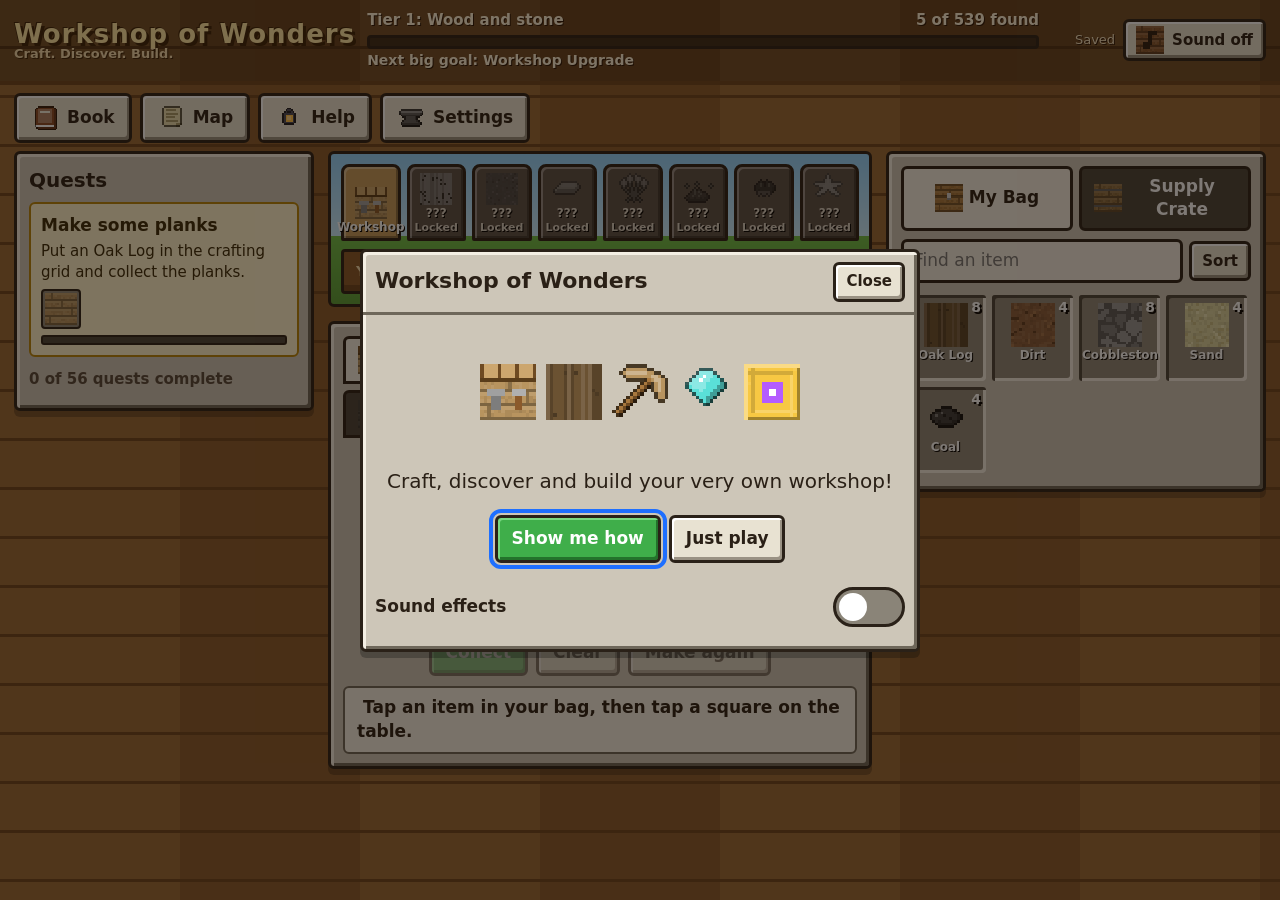
==== docs/dev.html @ a7e925a8 "First Release" ====
<!doctype html>
<html lang="en">
<head>
<meta charset="utf-8">
<meta name="viewport" content="width=device-width, initial-scale=1, viewport-fit=cover">
<meta name="description" content="Workshop of Wonders: a crafting and discovery game for young builders.">
<title>Workshop of Wonders</title>
<link rel="icon" href="data:image/svg+xml,%3Csvg xmlns='http://www.w3.org/2000/svg' viewBox='0 0 100 100'%3E%3Ctext y='.9em' font-size='90'%3E%F0%9F%9B%A0%EF%B8%8F%3C/text%3E%3C/svg%3E">
<link rel="stylesheet" href="../src/style.css">
</head>
<body>
<header class="topbar">
  <h1 class="title">Workshop of Wonders<small>Craft. Discover. Build.</small></h1>
  <div class="progress" id="progress" aria-live="polite"></div>
  <div class="tools">
    <div class="modeswitch" id="modeSwitch" role="group" aria-label="Game mode" hidden></div>
    <span class="save" id="saveStatus" aria-live="polite"></span>
    <button class="btn small" id="soundBtn" data-icon="note_block" aria-pressed="false"><span id="soundLabel">Sound off</span></button>
  </div>
</header>
<nav class="dock" aria-label="Main">
  <button class="btn only-narrow" id="btnQuests" data-icon="writable_book">Quests <span class="badge" id="questBadge"></span></button>
  <button class="btn" id="btnBook" data-icon="book">Book</button>
  <button class="btn" id="btnMap" data-icon="map">Map</button>
  <button class="btn" id="btnHelp" data-icon="lantern">Help</button>
  <button class="btn" id="btnSettings" data-icon="anvil">Settings</button>
</nav>
<p class="banner" id="banner" hidden>Creative Sandbox: every item is free in the Supply Crate. Your adventure is saved separately.</p>
<main class="layout">
  <aside class="col questcol">
    <section class="panel quests" aria-labelledby="qTitle">
      <h2 id="qTitle">Quests</h2>
      <div id="questList"></div>
    </section>
  </aside>
  <div class="col">
    <section class="workshop" aria-label="Your workshop">
      <div class="doors" id="doors"></div>
      <div class="shelf" id="shelf" aria-label="Workshop shelf"></div>
    </section>
    <section class="panel bench" aria-label="Crafting bench">
      <div class="tabs" id="benchTabs" role="tablist" aria-label="Stations"></div>
      <div id="benchBody"></div>
      <div class="holding" id="holding" hidden></div>
      <div class="feedback" id="feedback" aria-live="polite"></div>
    </section>
  </div>
  <aside class="col">
    <section class="panel" aria-label="Bag and supplies" data-drop="bag">
      <div class="bagtabs" id="bagTabs" role="tablist"></div>
      <div class="bagtools" id="bagTools"></div>
      <div class="items" id="items"></div>
    </section>
  </aside>
</main>
<noscript><p class="panel" style="margin:14px">Workshop of Wonders needs JavaScript turned on.</p></noscript>
<script src="../src/icons.js"></script>
<script src="../src/data_core.js"></script>
<script src="../src/data_more.js"></script>
<script src="../src/data_world.js"></script>
<script src="../src/engine.js"></script>
<script src="../src/audio.js"></script>
<script src="../src/ui.js"></script>
</body>
</html>
---- src/style.css ----
/* Workshop of Wonders - styles. Tokens on :root, dark values for the night workshop. */
:root {
  color-scheme: light;
  --wall: #9a6a38; --wall-2: #8a5c2e; --wall-line: #6e4520;
  --panel: #cdc6b8; --panel-hi: #f4efe4; --panel-lo: #6e675a; --edge: #2a2118;
  --slot: #8e877a; --slot-dark: #4a443a; --slot-light: #f2ede2;
  --ink: #2a2016; --ink-soft: #55473a; --ink-invert: #fffaf0;
  --gold: #ffcf3a; --gold-dk: #b8860b; --green: #3fae4a; --green-dk: #23722b; --red: #c8402f; --blue: #3a7ad8;
  --paper: #f6e8c6; --paper-ink: #3a2a18; --shade: rgba(20, 12, 4, 0.55);
  --focus: #1e6fff;
  --cell: 64px; --gap: 6px;
  --font: "Trebuchet MS", "Verdana", "Segoe UI", system-ui, sans-serif;
}
@media (prefers-color-scheme: dark) {
  :root:not([data-theme="light"]) {
    color-scheme: dark;
    --wall: #3b2a1c; --wall-2: #33241a; --wall-line: #1f150c;
    --panel: #4a4652; --panel-hi: #6c6878; --panel-lo: #24212a; --edge: #0d0b10;
    --slot: #35323c; --slot-dark: #18161c; --slot-light: #5c5866;
    --ink: #f4ecdc; --ink-soft: #cfc4b0; --ink-invert: #1c1610;
    --paper: #2f2a36; --paper-ink: #f2e6c8; --shade: rgba(0, 0, 0, 0.7);
    --focus: #7ab4ff;
  }
}
:root[data-theme="dark"] {
  color-scheme: dark;
  --wall: #3b2a1c; --wall-2: #33241a; --wall-line: #1f150c;
  --panel: #4a4652; --panel-hi: #6c6878; --panel-lo: #24212a; --edge: #0d0b10;
  --slot: #35323c; --slot-dark: #18161c; --slot-light: #5c5866;
  --ink: #f4ecdc; --ink-soft: #cfc4b0; --ink-invert: #1c1610;
  --paper: #2f2a36; --paper-ink: #f2e6c8; --shade: rgba(0, 0, 0, 0.7);
  --focus: #7ab4ff;
}
:root { box-sizing: border-box; padding-top: env(safe-area-inset-top, 0px); padding-bottom: env(safe-area-inset-bottom, 0px); }
html { scroll-padding-top: env(safe-area-inset-top, 0px); }
*, *::before, *::after { box-sizing: inherit; }
html, body { margin: 0; min-height: 100%; }
body {
  font-family: var(--font); font-size: 17px; line-height: 1.4; color: var(--ink);
  background-color: var(--wall);
  background-image: repeating-linear-gradient(180deg, transparent 0 46px, var(--wall-line) 46px 49px),
    repeating-linear-gradient(90deg, var(--wall) 0 180px, var(--wall-2) 180px 360px);
  -webkit-tap-highlight-color: transparent;
}
img.px, .px img { image-rendering: pixelated; image-rendering: crisp-edges; }
button { font: inherit; color: inherit; }
:focus-visible { outline: 4px solid var(--focus); outline-offset: 2px; }
.sr { position: absolute; width: 1px; height: 1px; overflow: hidden; clip: rect(0 0 0 0); white-space: nowrap; }
[hidden] { display: none !important; }

/* ---------- chunky panels and buttons ---------- */
.panel {
  background: var(--panel); border: 3px solid var(--edge); border-radius: 6px;
  box-shadow: inset 3px 3px 0 var(--panel-hi), inset -3px -3px 0 var(--panel-lo), 0 6px 0 rgba(0, 0, 0, 0.25);
  padding: 12px;
}
.btn {
  appearance: none; border: 3px solid var(--edge); border-radius: 6px; background: #e8e2d2; color: #2a2016;
  padding: 8px 14px; min-height: 48px; min-width: 48px; font-weight: 700; cursor: pointer;
  box-shadow: inset 2px 2px 0 #fff, inset -2px -3px 0 #9a9284; display: inline-flex; align-items: center; justify-content: center; gap: 8px;
  touch-action: manipulation;
}
.btn:active { transform: translateY(2px); box-shadow: inset 2px 2px 0 #9a9284; }
.btn:disabled { opacity: 0.5; cursor: not-allowed; }
.btn.go { background: var(--green); color: #fff; box-shadow: inset 2px 2px 0 #7ad883, inset -2px -3px 0 var(--green-dk); }
.btn.gold { background: var(--gold); color: #3a2a08; box-shadow: inset 2px 2px 0 #fff0a8, inset -2px -3px 0 var(--gold-dk); }
.btn.danger { background: var(--red); color: #fff; box-shadow: inset 2px 2px 0 #f08a7a, inset -2px -3px 0 #7a2014; }
.btn.small { min-height: 40px; padding: 4px 10px; font-size: 15px; }
.btn img { width: 28px; height: 28px; }
.chip { display: inline-flex; align-items: center; gap: 6px; padding: 2px 10px; border-radius: 999px; font-size: 14px; font-weight: 700; border: 2px solid var(--edge); background: var(--panel-hi); color: var(--ink); }
.chip.orig { background: #f0d8ff; color: #3a1458; }
.chip.van { background: #d8f0d8; color: #143a14; }

/* ---------- top bar ---------- */
.topbar {
  display: grid; grid-template-columns: auto 1fr auto; gap: 12px; align-items: center;
  padding: 10px 14px; background: rgba(0, 0, 0, 0.28); border-bottom: 4px solid var(--wall-line);
}
.title { margin: 0; font-size: 26px; line-height: 1; font-weight: 900; letter-spacing: 1px; color: #ffe9a8; text-shadow: 3px 3px 0 #3a2208, -1px -1px 0 #3a2208; white-space: nowrap; }
.title small { display: block; font-size: 13px; letter-spacing: 0; color: #f4dcb0; text-shadow: 1px 1px 0 #3a2208; font-weight: 700; }
.progress { min-width: 0; color: #fff4dc; }
.progress .row { display: flex; gap: 8px; align-items: center; font-weight: 700; font-size: 15px; text-shadow: 1px 1px 0 #2a1608; }
.progress .row span { overflow: hidden; text-overflow: ellipsis; white-space: nowrap; }
.bar { height: 14px; border: 3px solid var(--edge); background: #3a2a1a; border-radius: 4px; overflow: hidden; margin-top: 4px; }
.bar > i { display: block; height: 100%; background: linear-gradient(180deg, #ffe58a, var(--gold) 60%, var(--gold-dk)); transition: width 0.4s; }
.tools { display: flex; gap: 8px; align-items: center; }
.save { font-size: 13px; color: #f4e4c4; min-width: 64px; text-align: right; text-shadow: 1px 1px 0 #2a1608; }
.modeswitch { display: flex; border: 3px solid var(--edge); border-radius: 6px; overflow: hidden; }
.modeswitch button { border: 0; padding: 6px 10px; min-height: 42px; background: #e8e2d2; color: #2a2016; font-weight: 700; cursor: pointer; }
.modeswitch button[aria-pressed="true"] { background: var(--gold); }

/* dock: main navigation, top on desktop, bottom on phones */
.dock { display: flex; gap: 8px; padding: 8px 14px; flex-wrap: wrap; }
.dock .btn { flex: 0 0 auto; }
.dock .btn .badge { background: var(--red); color: #fff; border-radius: 999px; padding: 0 7px; font-size: 13px; }
.dock .only-narrow { display: none; }

/* ---------- layout ---------- */
.layout { display: grid; grid-template-columns: 300px minmax(0, 1fr) 380px; gap: 14px; padding: 0 14px 18px; align-items: start; max-width: 1500px; margin: 0 auto; }
.col { min-width: 0; }

/* ---------- workshop strip ---------- */
.workshop { padding: 10px; margin-bottom: 14px; background: linear-gradient(180deg, #8fd3ff 0%, #c8ecff 55%, #6fbf4a 55%, #5aa03a 100%); border: 3px solid var(--edge); border-radius: 6px; position: relative; overflow: hidden; }
:root[data-theme="dark"] .workshop { background: linear-gradient(180deg, #1a2550 0%, #2a3a70 55%, #2a5a2a 55%, #1e4a1e 100%); }
@media (prefers-color-scheme: dark) { :root:not([data-theme="light"]) .workshop { background: linear-gradient(180deg, #1a2550 0%, #2a3a70 55%, #2a5a2a 55%, #1e4a1e 100%); } }
.doors { display: grid; grid-template-columns: repeat(8, minmax(0, 1fr)); gap: 6px; }
.door { appearance: none; border: 3px solid var(--edge); border-radius: 8px 8px 2px 2px; padding: 6px 2px 4px; min-height: 76px; cursor: pointer; display: flex; flex-direction: column; align-items: center; justify-content: flex-end; gap: 2px; color: #fff; font-weight: 700; font-size: 12px; line-height: 1.1; text-align: center; text-shadow: 1px 1px 0 #000; box-shadow: inset 2px 2px 0 rgba(255, 255, 255, 0.35), inset -2px -2px 0 rgba(0, 0, 0, 0.3); }
.door img { width: 32px; height: 32px; }
.door.locked { background: #5a5048 !important; color: #d8d0c4; }
.door.locked img { filter: grayscale(1) brightness(0.6) opacity(0.7); }
.door .lock { font-size: 11px; }
.shelf { margin-top: 8px; display: flex; gap: 4px; flex-wrap: wrap; min-height: 40px; align-items: flex-end; padding: 4px 6px; background: #8a5a2a; border: 3px solid var(--edge); border-radius: 4px; box-shadow: inset 0 -6px 0 #6e4520; }
.shelf img { width: 36px; height: 36px; }
.shelf .empty { color: #f4dcb0; font-size: 14px; font-weight: 700; padding: 6px; }

/* ---------- bench (crafting) ---------- */
.tabs { display: flex; gap: 6px; flex-wrap: wrap; margin-bottom: 10px; }
.tab { appearance: none; display: inline-flex; align-items: center; gap: 6px; border: 3px solid var(--edge); border-radius: 6px 6px 0 0; background: var(--slot); color: var(--ink-invert); padding: 6px 12px; min-height: 48px; font-weight: 700; cursor: pointer; }
.tab img { width: 28px; height: 28px; }
.tab { background: var(--slot-dark); color: #fff; }
.tab[aria-selected="true"] { background: var(--panel-hi); color: var(--ink); }
.tab.locked img { filter: grayscale(1) opacity(0.5); }
.bench { position: relative; }
.craftrow { display: flex; align-items: center; justify-content: center; gap: 18px; flex-wrap: wrap; padding: 6px 0; }
.grid { display: grid; gap: var(--gap); }
.grid.s2 { grid-template-columns: repeat(2, var(--cell)); }
.grid.s3 { grid-template-columns: repeat(3, var(--cell)); }
.slot {
  appearance: none; position: relative; width: var(--cell); height: var(--cell); padding: 0; border: 0; border-radius: 3px; cursor: pointer;
  background: var(--slot); box-shadow: inset 3px 3px 0 var(--slot-dark), inset -3px -3px 0 var(--slot-light);
  display: flex; align-items: center; justify-content: center; touch-action: none; user-select: none; -webkit-user-select: none;
}
.slot img { width: 70%; height: 70%; pointer-events: none; }
.slot.drop-target, .slot.ready { outline: 4px dashed var(--gold); outline-offset: -4px; }
.slot.pop img { animation: pop 0.22s ease-out; }
.items .slot.pop { animation: pop 0.3s ease-out; outline: 3px solid var(--green); outline-offset: -3px; }
.slot .lbl { position: absolute; bottom: 2px; left: 0; right: 0; text-align: center; font-size: 11px; font-weight: 700; color: #fff; text-shadow: 1px 1px 0 #000; pointer-events: none; }
.arrow { font-size: 40px; font-weight: 900; color: var(--ink-soft); line-height: 1; }
.arrow.lit { color: var(--green); animation: nudge 0.8s ease-in-out infinite; }
.outwrap { display: flex; flex-direction: column; align-items: center; gap: 6px; }
.output { --cell: 88px; }
.output.ready { background: #e8ffe0; box-shadow: inset 3px 3px 0 var(--green-dk), inset -3px -3px 0 #b8f0b0; outline: 4px solid var(--green); outline-offset: 0; }
.output .qty, .slot .qty { position: absolute; right: 4px; bottom: 2px; font-weight: 900; font-size: 15px; color: #fff; text-shadow: 2px 2px 0 #000; pointer-events: none; }
.outname { font-weight: 700; text-align: center; max-width: 160px; min-height: 1.4em; }
.benchbtns { display: flex; gap: 8px; justify-content: center; flex-wrap: wrap; margin-top: 10px; }
.feedback { min-height: 3em; margin: 10px 0 0; padding: 8px 12px; border-radius: 6px; background: var(--panel-hi); border: 2px solid var(--panel-lo); font-weight: 700; display: flex; gap: 10px; align-items: center; justify-content: space-between; flex-wrap: wrap; }
.feedback.good { background: #e0f8d8; color: #143a14; border-color: var(--green); }
.feedback.warn { background: #fff4d0; color: #4a3200; border-color: var(--gold-dk); }
.feedback .fbtext::before { content: attr(data-mark); margin-right: 6px; }
.holding { display: flex; align-items: center; gap: 8px; margin-top: 10px; padding: 6px 10px; border-radius: 6px; border: 3px dashed var(--gold-dk); background: #fff6d0; color: #3a2a08; font-weight: 700; }
.holding img { width: 36px; height: 36px; }
.holding .grow { flex: 1; }
.stationrow { display: flex; align-items: center; justify-content: center; gap: 14px; flex-wrap: wrap; }
.stationrow .slotbox { display: flex; flex-direction: column; align-items: center; gap: 4px; font-size: 14px; font-weight: 700; }
.flame { width: 40px; height: 40px; position: relative; }
.flame i { position: absolute; inset: 6px; background: linear-gradient(0deg, #ff6a00, #ffd34a); clip-path: polygon(50% 0, 80% 40%, 100% 100%, 0 100%, 20% 40%); opacity: 0.25; }
.flame.on i { opacity: 1; animation: flicker 0.5s infinite alternate; }
.heat { font-size: 13px; font-weight: 700; color: var(--ink-soft); }
.locknote { text-align: center; padding: 24px 12px; font-weight: 700; }
.locknote img { width: 64px; height: 64px; filter: grayscale(1) opacity(0.5); display: block; margin: 0 auto 10px; }

/* ---------- bag / supply ---------- */
.bagtabs { display: flex; gap: 6px; margin-bottom: 8px; }
.bagtabs .tab { flex: 1; justify-content: center; border-radius: 6px; }
.bagtools { display: flex; gap: 6px; margin-bottom: 8px; align-items: center; flex-wrap: wrap; }
.search { flex: 1; min-width: 120px; min-height: 44px; border: 3px solid var(--edge); border-radius: 6px; padding: 6px 10px; font: inherit; background: var(--slot-light); color: #2a2016; }
.amount { display: flex; border: 3px solid var(--edge); border-radius: 6px; overflow: hidden; }
.amount button { border: 0; min-width: 44px; min-height: 40px; background: #e8e2d2; color: #2a2016; font-weight: 800; cursor: pointer; }
.amount button[aria-pressed="true"] { background: var(--gold); }
.items { display: grid; grid-template-columns: repeat(auto-fill, minmax(78px, 1fr)); gap: 6px; max-height: 62vh; overflow-y: auto; padding: 4px; overscroll-behavior: contain; }
.items .slot { width: 100%; height: 86px; touch-action: pan-y; flex-direction: column; justify-content: flex-start; padding-top: 8px; gap: 2px; }
.items .slot img { width: 44px; height: 44px; flex: 0 0 auto; }
.items .slot .lbl { position: static; font-size: 12px; line-height: 1.1; padding: 0 3px; max-width: 100%; overflow: hidden; display: -webkit-box; -webkit-line-clamp: 2; -webkit-box-orient: vertical; color: #fff; }
.items .slot .qty { top: 3px; bottom: auto; right: 5px; font-size: 14px; }
.items .slot.selected { outline: 4px solid var(--gold); outline-offset: -2px; background: #fff3c0; }
.items .slot.crate { background: #b8905a; box-shadow: inset 3px 3px 0 #6e4a22, inset -3px -3px 0 #e0c08a; }
.items .slot.crate .plus { position: absolute; top: 2px; right: 4px; font-weight: 900; font-size: 13px; color: #fff; text-shadow: 1px 1px 0 #000; }
.groupname { grid-column: 1 / -1; font-weight: 800; font-size: 14px; color: var(--ink-soft); margin-top: 6px; }
.empty-msg { grid-column: 1 / -1; padding: 16px; text-align: center; font-weight: 700; color: var(--ink-soft); }

/* ---------- quests ---------- */
.quests h2, .panel h2 { margin: 0 0 8px; font-size: 20px; }
.qcard { padding: 10px; border-radius: 6px; background: var(--panel-hi); border: 2px solid var(--panel-lo); margin-bottom: 8px; }
.qcard.main { border-color: var(--gold-dk); background: #fff4d0; color: #3a2a08; }
.qcard h3 { margin: 0 0 4px; font-size: 17px; display: flex; gap: 6px; align-items: center; }
.qcard p { margin: 0 0 6px; font-size: 15px; }
.qtargets { display: flex; gap: 4px; flex-wrap: wrap; }
.qtarget { appearance: none; border: 2px solid var(--edge); border-radius: 4px; background: var(--slot); padding: 2px; width: 40px; height: 40px; position: relative; cursor: pointer; }
.qtarget img { width: 100%; height: 100%; }
.qtarget.done { background: var(--green); }
.qtarget.done::after { content: "\2713"; position: absolute; right: -4px; top: -8px; font-weight: 900; color: #fff; background: var(--green-dk); border-radius: 999px; width: 18px; height: 18px; font-size: 12px; line-height: 18px; text-align: center; }
.qtarget.unknown img { filter: brightness(0) opacity(0.4); }
.qbar { height: 10px; border: 2px solid var(--edge); border-radius: 3px; background: var(--slot-dark); overflow: hidden; margin-top: 6px; }
.qbar i { display: block; height: 100%; background: var(--green); }
.qsection { font-weight: 800; margin: 12px 0 6px; font-size: 15px; color: var(--ink-soft); }

/* ---------- overlays ---------- */
.overlay { position: fixed; inset: 0; background: var(--shade); display: flex; align-items: center; justify-content: center; padding: max(12px, env(safe-area-inset-top, 0px)) 12px max(12px, env(safe-area-inset-bottom, 0px)); z-index: 50; }
.dialog { width: min(980px, 100%); max-height: 100%; display: flex; flex-direction: column; padding: 0; overflow: hidden; }
.dialog.narrow { width: min(560px, 100%); }
.dialog header { display: flex; align-items: center; gap: 10px; padding: 10px 12px; border-bottom: 3px solid var(--panel-lo); }
.dialog header h2 { margin: 0; flex: 1; font-size: 22px; }
.dialog .body { padding: 12px; overflow-y: auto; overscroll-behavior: contain; }
.book .body { background: var(--paper); color: var(--paper-ink); }
.filters { display: flex; gap: 6px; flex-wrap: wrap; margin: 8px 0; }
.filters button { border: 2px solid var(--edge); border-radius: 999px; padding: 4px 12px; min-height: 40px; background: var(--panel-hi); color: var(--ink); font-weight: 700; cursor: pointer; }
.filters button[aria-pressed="true"] { background: var(--gold); color: #3a2a08; }
.stats { display: flex; gap: 8px; flex-wrap: wrap; font-weight: 700; }
.cat { display: grid; grid-template-columns: repeat(auto-fill, minmax(88px, 1fr)); gap: 8px; }
.entry { appearance: none; border: 2px solid rgba(0, 0, 0, 0.25); border-radius: 6px; background: rgba(255, 255, 255, 0.45); color: inherit; padding: 6px 4px; min-height: 96px; display: flex; flex-direction: column; align-items: center; gap: 4px; font-size: 13px; font-weight: 700; text-align: center; cursor: pointer; line-height: 1.15; }
.entry img { width: 44px; height: 44px; }
.entry.mystery img { filter: brightness(0) opacity(0.55); }
.entry.mystery { background: rgba(0, 0, 0, 0.06); }
.detail { display: grid; grid-template-columns: 120px 1fr; gap: 16px; align-items: start; }
.detail .big { width: 112px; height: 112px; background: var(--slot); border-radius: 6px; box-shadow: inset 3px 3px 0 var(--slot-dark), inset -3px -3px 0 var(--slot-light); display: flex; align-items: center; justify-content: center; }
.detail .big img { width: 88px; height: 88px; }
.detail .big.mystery img { filter: brightness(0) opacity(0.55); }
.detail h3 { margin: 0 0 6px; font-size: 24px; }
.recipebox { display: flex; gap: 14px; align-items: center; flex-wrap: wrap; margin: 10px 0; padding: 10px; border-radius: 6px; background: rgba(0, 0, 0, 0.06); }
.mini { --cell: 40px; }
.mini .slot { cursor: default; }
.mini .slot img { width: 80%; height: 80%; }
.uses { display: flex; gap: 6px; flex-wrap: wrap; }
.uses button { appearance: none; border: 2px solid rgba(0, 0, 0, 0.25); border-radius: 6px; background: rgba(255, 255, 255, 0.5); padding: 4px 8px 4px 4px; display: inline-flex; gap: 4px; align-items: center; font-weight: 700; font-size: 14px; cursor: pointer; color: inherit; min-height: 40px; }
.uses img { width: 28px; height: 28px; }
.hintbox { margin-top: 10px; padding: 10px; border: 3px dashed var(--gold-dk); border-radius: 6px; }
.hintbox ol { margin: 6px 0; padding-left: 22px; }
.biomes { display: grid; grid-template-columns: repeat(auto-fill, minmax(220px, 1fr)); gap: 10px; }
.biome { border: 3px solid var(--edge); border-radius: 8px; padding: 10px; color: #fff; text-shadow: 1px 1px 0 #000; }
.biome.locked { background: #5a5048 !important; }
.biome h3 { margin: 0 0 4px; display: flex; gap: 8px; align-items: center; }
.biome img { width: 32px; height: 32px; }
.biome .res { display: flex; gap: 2px; flex-wrap: wrap; margin-top: 6px; }
.biome .res img { width: 26px; height: 26px; }
.biome.locked .res img { filter: brightness(0) opacity(0.5); }
.setrow { display: flex; align-items: center; justify-content: space-between; gap: 12px; padding: 10px 0; border-bottom: 2px solid var(--panel-lo); }
.setrow:last-child { border-bottom: 0; }
.switch { appearance: none; width: 72px; height: 40px; border-radius: 999px; border: 3px solid var(--edge); background: #8a8478; position: relative; cursor: pointer; flex: 0 0 auto; }
.switch::after { content: ""; position: absolute; top: 3px; left: 3px; width: 28px; height: 28px; border-radius: 999px; background: #fff; transition: left 0.15s; }
.switch[aria-checked="true"] { background: var(--green); }
.switch[aria-checked="true"]::after { left: 35px; }
.help h3 { margin: 16px 0 4px; }
.help p, .help li { max-width: 70ch; }
.tut { text-align: center; }
.tut .pic { display: flex; justify-content: center; align-items: center; gap: 10px; min-height: 110px; margin: 10px 0; flex-wrap: wrap; }
.tut .pic img { width: 56px; height: 56px; }
.tut .dots { display: flex; gap: 6px; justify-content: center; margin: 10px 0; }
.tut .dots i { width: 12px; height: 12px; border-radius: 999px; background: var(--panel-lo); }
.tut .dots i.on { background: var(--gold); }

/* ---------- celebration ---------- */
.celebrate { position: fixed; inset: 0; z-index: 70; display: flex; align-items: center; justify-content: center; background: var(--shade); padding: 16px; }
.celebrate .card { position: relative; text-align: center; width: min(440px, 100%); padding: 22px 18px 18px; animation: rise 0.35s ease-out; }
.celebrate .rays { position: absolute; left: 50%; top: 86px; width: 260px; height: 260px; margin: -130px 0 0 -130px; background: repeating-conic-gradient(rgba(255, 207, 58, 0.55) 0 10deg, transparent 10deg 20deg); border-radius: 50%; animation: spin 8s linear infinite; pointer-events: none; }
.celebrate .icon { position: relative; width: 128px; height: 128px; margin: 0 auto 10px; }
.celebrate .icon img { width: 100%; height: 100%; animation: pop 0.5s ease-out; }
.celebrate h2 { margin: 6px 0; font-size: 28px; position: relative; }
.celebrate .kicker { font-weight: 800; color: var(--gold-dk); position: relative; }
.celebrate p { position: relative; }
.confetti { position: fixed; inset: 0; pointer-events: none; z-index: 80; overflow: hidden; }
.confetti i { position: absolute; top: -12px; width: 10px; height: 10px; animation: fall 1.6s linear forwards; }
.toast { position: fixed; left: 50%; bottom: calc(18px + env(safe-area-inset-bottom, 0px)); transform: translateX(-50%); z-index: 90; background: #2a2016; color: #fff8e0; padding: 10px 16px; border-radius: 8px; border: 3px solid var(--gold); font-weight: 700; max-width: calc(100% - 24px); }
.floater { position: fixed; z-index: 95; font-weight: 900; color: #fff; text-shadow: 2px 2px 0 #000; pointer-events: none; animation: floatup 0.8s ease-out forwards; }
.ghost { position: fixed; z-index: 100; width: 56px; height: 56px; pointer-events: none; transform: translate(-50%, -50%); filter: drop-shadow(3px 4px 0 rgba(0, 0, 0, 0.4)); }
.ghost img { width: 100%; height: 100%; }
.dragging, .dragging * { cursor: grabbing !important; user-select: none; -webkit-user-select: none; }
.banner { margin: 0 14px 10px; padding: 8px 12px; border-radius: 6px; background: #f0d8ff; color: #3a1458; border: 3px solid #6a2a98; font-weight: 700; }

@keyframes pop { 0% { transform: scale(0.4); } 70% { transform: scale(1.15); } 100% { transform: scale(1); } }
@keyframes nudge { 50% { transform: translateX(5px); } }
@keyframes flicker { from { transform: scaleY(0.9); } to { transform: scaleY(1.08); } }
@keyframes rise { from { transform: translateY(24px); opacity: 0; } to { transform: none; opacity: 1; } }
@keyframes spin { to { transform: rotate(360deg); } }
@keyframes fall { to { transform: translateY(105vh) rotate(540deg); } }
@keyframes floatup { from { opacity: 1; transform: translateY(0); } to { opacity: 0; transform: translateY(-40px); } }
@keyframes shake { 25% { transform: translateX(-5px); } 75% { transform: translateX(5px); } }
.shake { animation: shake 0.25s 2; }

:root.reduce-motion *, :root.reduce-motion *::before, :root.reduce-motion *::after { animation: none !important; transition: none !important; }
@media (prefers-reduced-motion: reduce) {
  :root:not(.full-motion) *, :root:not(.full-motion) *::before, :root:not(.full-motion) *::after { animation: none !important; transition: none !important; }
}

/* ---------- responsive ---------- */
@media (min-width: 1181px) { :root { --cell: 76px; } .output { --cell: 100px; } }
@media (max-width: 1180px) {
  .layout { grid-template-columns: minmax(0, 1fr) 360px; }
  .layout .questcol { display: none; }
  .dock .only-narrow { display: inline-flex; }
}
@media (max-width: 800px) {
  .layout { grid-template-columns: minmax(0, 1fr); padding: 0 10px 96px; gap: 10px; }
  .layout > .col { display: contents; }
  .layout > .col.questcol { display: none; }
  .layout .bench { order: 1; }
  .layout [data-drop="bag"] { order: 2; }
  .layout .workshop { order: 3; margin-bottom: 0; }
  .tabs { flex-wrap: nowrap; gap: 4px; }
  .tab { flex: 1 1 0; min-width: 0; flex-direction: column; gap: 2px; padding: 4px 2px; font-size: 13px; border-radius: 6px; }
  .progress .row:last-child { display: none; }
  .bench { padding: 8px; }
  .tabs { margin-bottom: 6px; }
  .craftrow { padding: 2px 0; flex-wrap: nowrap; gap: 10px; }
  .outname { max-width: 96px; font-size: 14px; line-height: 1.2; }
  .benchbtns { flex-wrap: nowrap; }
  .benchbtns .btn { flex: 1 1 0; min-width: 0; }
  .benchbtns { margin-top: 6px; gap: 6px; }
  .benchbtns .btn { min-height: 44px; padding: 4px 10px; font-size: 15px; }
  .feedback { min-height: 0; margin-top: 6px; padding: 6px 10px; font-size: 15px; }
  .holding { margin-top: 6px; padding: 4px 8px; font-size: 15px; gap: 6px; }
  .holding img { width: 30px; height: 30px; }
  .holding .hint { display: none; }
  .holding .btn { min-height: 40px; padding: 2px 8px; }
  .toast { bottom: calc(72px + env(safe-area-inset-bottom, 0px)); }
  [data-drop="bag"] { padding: 8px; }
  .bagtabs { margin-bottom: 6px; }
  .bagtabs .tab { flex-direction: row; min-height: 44px; font-size: 15px; }
  .bagtools { margin-bottom: 6px; }
  .bagtools .search, .bagtools .btn, .amount button { min-height: 40px; }
  .items { grid-auto-flow: column; grid-template-columns: none; grid-template-rows: repeat(2, 86px); grid-auto-columns: 80px; overflow-x: auto; overflow-y: hidden; max-height: none; scroll-snap-type: x proximity; }
  .items .slot { touch-action: pan-x; scroll-snap-align: start; }
  .items .groupname, .items .empty-msg { display: none; }
  .items .empty-msg:only-child { display: block; grid-row: 1 / -1; width: 280px; }
  .topbar { grid-template-columns: 1fr auto; padding: 8px 10px; }
  .topbar .progress { grid-column: 1 / -1; grid-row: 2; }
  .title { font-size: 20px; white-space: normal; min-width: 0; }
  .topbar > * { min-width: 0; }
  .save { display: none; }
  .dock { position: fixed; left: 0; right: 0; bottom: 0; z-index: 40; padding: 8px 8px calc(8px + env(safe-area-inset-bottom, 0px)); background: var(--wall-line); border-top: 3px solid var(--edge); flex-wrap: nowrap; justify-content: space-around; }
  .dock { padding: 5px 6px calc(5px + env(safe-area-inset-bottom, 0px)); gap: 5px; }
  .dock .btn { flex: 1 1 0; min-width: 0; padding: 2px; font-size: 12px; flex-direction: column; gap: 0; min-height: 50px; border-width: 2px; }
  .dock .btn img { width: 22px; height: 22px; }
  .dock .btn .badge { position: absolute; transform: translate(14px, -14px); font-size: 11px; }
  .topbar { gap: 4px 8px; padding: 6px 10px; }
  .title { font-size: 19px; }
  .progress .row { font-size: 14px; }
  .bar { height: 10px; border-width: 2px; margin-top: 2px; }
  .doors { grid-template-columns: repeat(4, minmax(0, 1fr)); }
  .detail { grid-template-columns: 1fr; }
  .detail .big { margin: 0 auto; }
  .banner { margin: 0 10px 10px; }
}
@media (max-width: 800px) and (max-height: 800px) {
  .items { grid-template-rows: 86px; }
}
@media (max-width: 420px) {
  :root { --cell: 64px; }
  .title small { display: none; }
  #soundLabel { position: absolute; width: 1px; height: 1px; overflow: hidden; clip: rect(0 0 0 0); }
  .craftrow { gap: 10px; }
  .output { --cell: 76px; }
  .arrow { font-size: 30px; }
  .tab { padding: 4px 8px; font-size: 14px; }
  .tab img { width: 22px; height: 22px; }
  .dialog header h2 { font-size: 19px; }
}
@media (max-width: 350px) { :root { --cell: 56px; } }
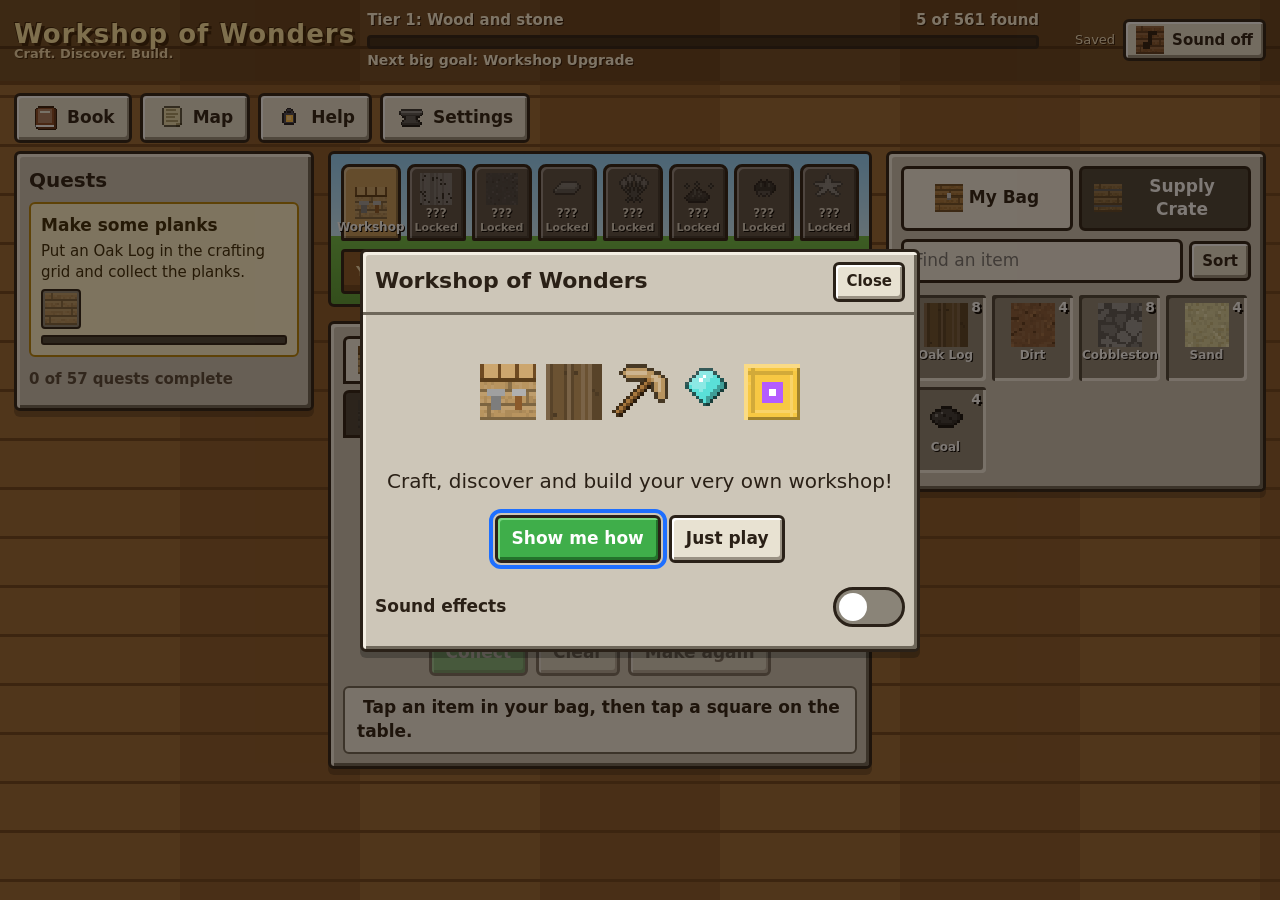
==== commit cc32b90d: "Add Spicy Wheels collection (15 toy cars and track) and dev mode New src/data_wheels.js with 15 orig" ====
--- a/docs/dev.html
+++ b/docs/dev.html
@@ -58,6 +58,7 @@
 <script src="../src/data_core.js"></script>
 <script src="../src/data_more.js"></script>
 <script src="../src/data_world.js"></script>
+<script src="../src/data_wheels.js"></script>
 <script src="../src/engine.js"></script>
 <script src="../src/audio.js"></script>
 <script src="../src/ui.js"></script>
--- a/src/style.css
+++ b/src/style.css
@@ -355,3 +355,15 @@
   .dialog header h2 { font-size: 19px; }
 }
 @media (max-width: 350px) { :root { --cell: 56px; } }
+
+/* ---------- book collections (Spicy Wheels) ---------- */
+.filters button.collbtn { display: inline-flex; align-items: center; gap: 6px; }
+.filters button.collbtn img { width: 26px; height: 26px; }
+.collcard { display: flex; gap: 12px; align-items: center; flex-wrap: wrap; margin: 6px 0 12px; padding: 10px 12px; border: 3px solid #b8641a; border-radius: 8px; background: linear-gradient(135deg, #ffe0b0, #ffc070); color: #3a1a08; }
+.collcard.done { border-color: var(--gold-dk); background: linear-gradient(135deg, #fff4b0, var(--gold)); }
+.collcard h3 { margin: 0 0 2px; }
+.collcard p { margin: 0 0 6px; }
+.collicon img { width: 72px; height: 72px; }
+.chip.badge-chip { background: var(--gold); color: #3a2a08; border-color: var(--gold-dk); }
+.celebrate .card.master h2 { font-size: 26px; }
+.devtag { position: fixed; left: 8px; bottom: 8px; z-index: 50; padding: 4px 10px; border-radius: 999px; background: #3a1458; color: #fff; font-size: 13px; font-weight: 700; pointer-events: none; }
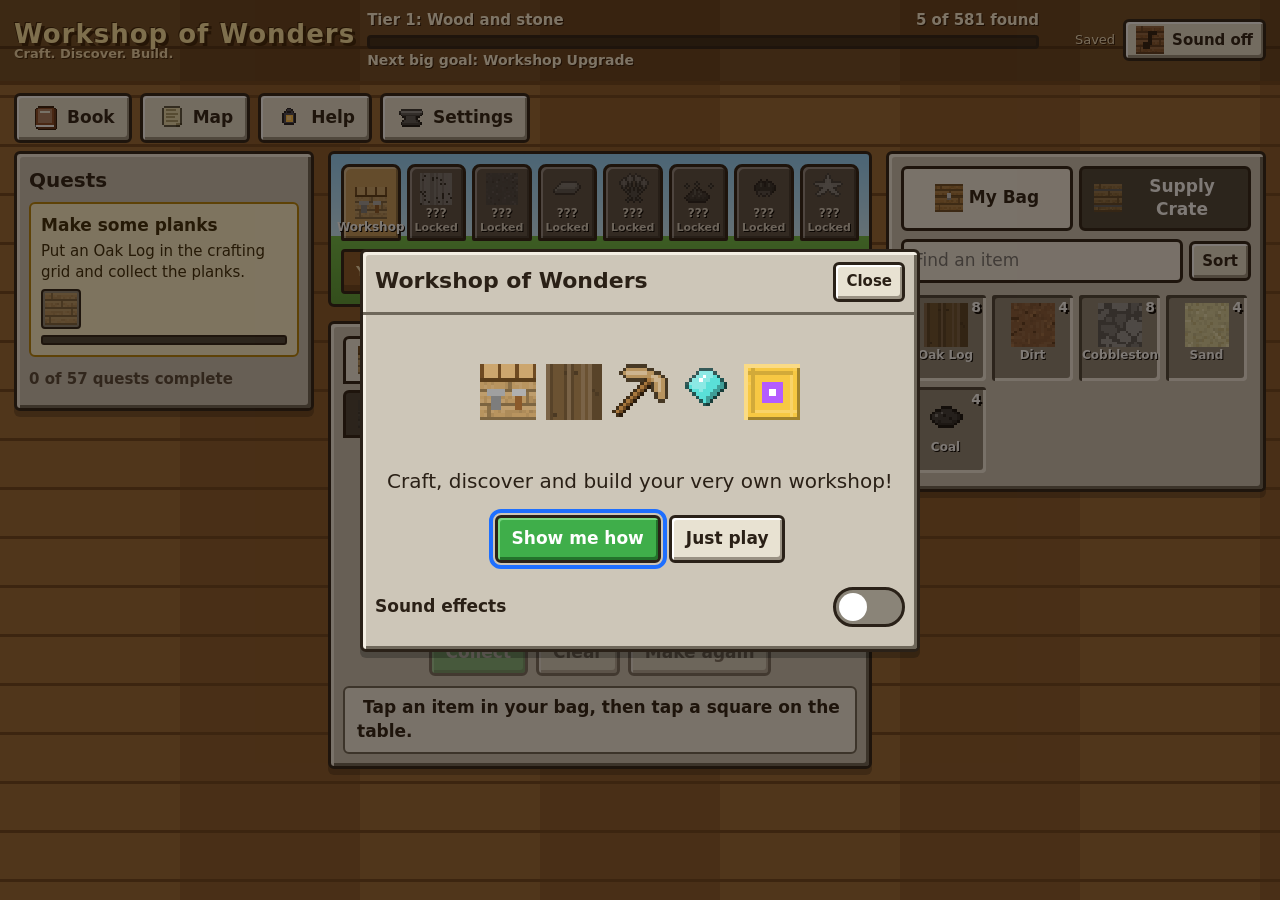
==== commit 4958a0bd: "Add Chip Shot mini golf collection (20 items) New src/data_golf.js with 20 original items and recipe" ====
--- a/docs/dev.html
+++ b/docs/dev.html
@@ -59,6 +59,7 @@
 <script src="../src/data_more.js"></script>
 <script src="../src/data_world.js"></script>
 <script src="../src/data_wheels.js"></script>
+<script src="../src/data_golf.js"></script>
 <script src="../src/engine.js"></script>
 <script src="../src/audio.js"></script>
 <script src="../src/ui.js"></script>
